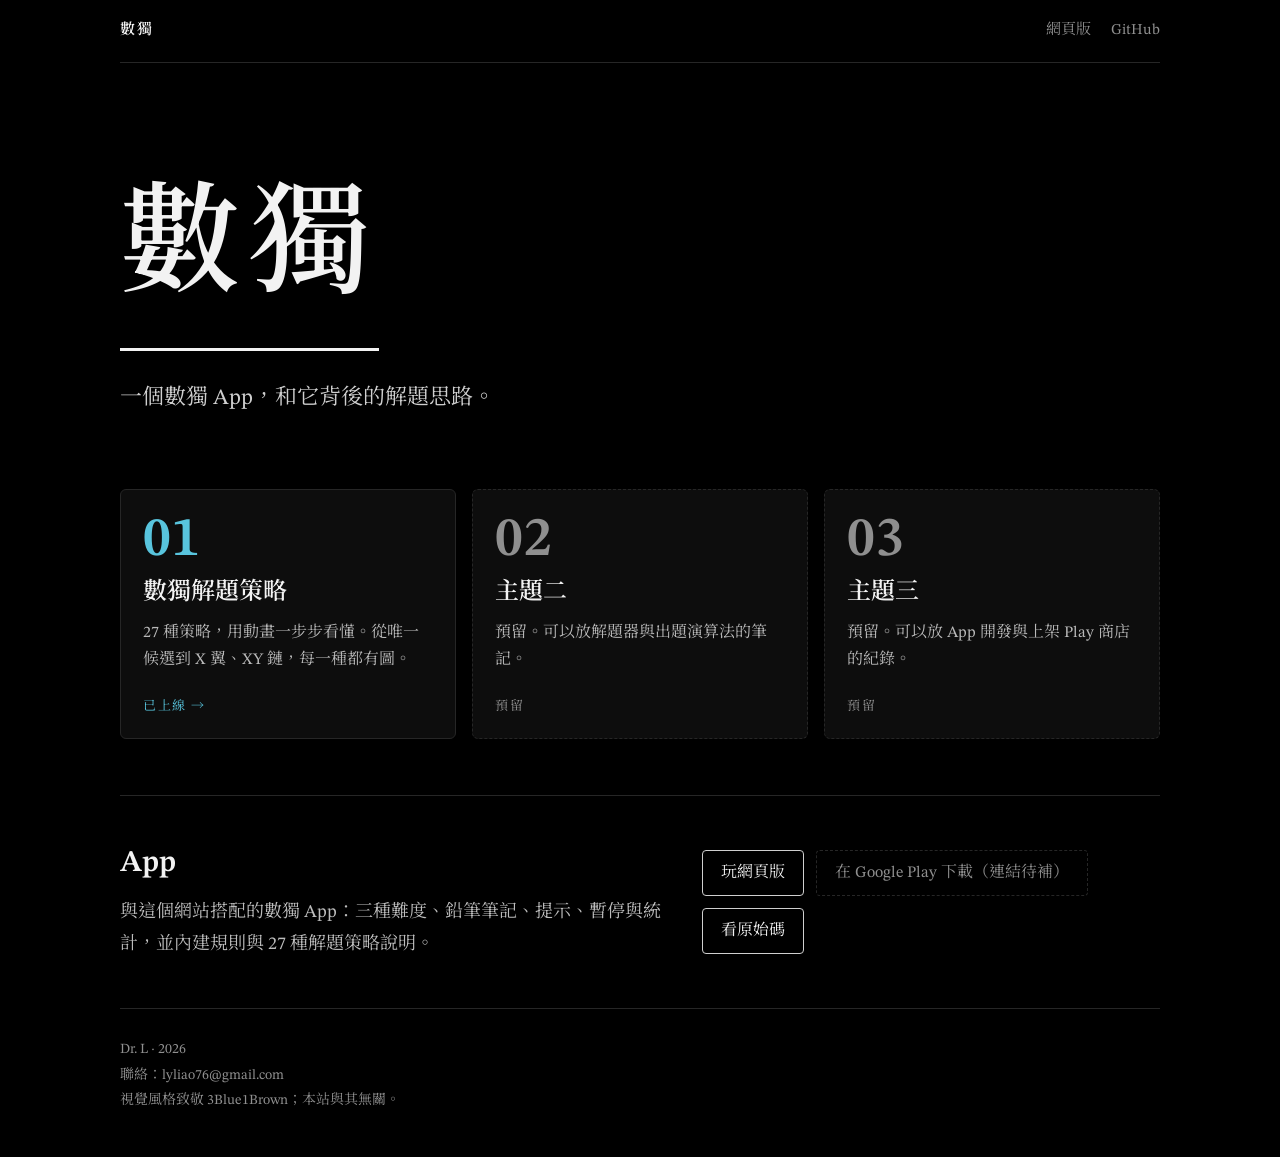
==== index.html @ 5ae4f2af "First commit" ====
<!doctype html>
<html lang="zh-Hant">
<head>
<meta charset="utf-8">
<meta name="viewport" content="width=device-width, initial-scale=1, viewport-fit=cover">
<title>數獨｜App 與解題策略</title>
<meta name="description" content="數獨 App 的個人網站：解題策略動畫教學，以及更多預留主題。">
<link rel="icon" href="assets/favicon.svg" type="image/svg+xml">
<link rel="preconnect" href="https://fonts.googleapis.com">
<link rel="preconnect" href="https://fonts.gstatic.com" crossorigin>
<link href="https://fonts.googleapis.com/css2?family=Noto+Serif+TC:wght@400;600&family=STIX+Two+Text:wght@400;600&display=swap" rel="stylesheet">
<link rel="stylesheet" href="css/site.css">
</head>
<body data-depth="0">
<div class="wrap">
  <header class="bar"><a class="brand" data-brand href="./">數獨</a><nav data-nav></nav></header>
  <section class="hero">
    <h1 class="draw-title">數獨</h1>
    <p data-tagline></p>
  </section>
  <main>
    <div class="topics" data-topics></div>
    <section class="app-block">
      <div><h2>App</h2><p>與這個網站搭配的數獨 App：三種難度、鉛筆筆記、提示、暫停與統計，並內建規則與 27 種解題策略說明。</p></div>
      <div class="links" data-links></div>
    </section>
  </main>
  <footer class="foot"><span data-owner></span> · <span data-year></span><br><span>聯絡：<span data-mail></span></span><br>視覺風格致敬 3Blue1Brown；本站與其無關。</footer>
</div>
<script src="js/config.js"></script>
<script src="js/site.js"></script>
</body>
</html>
---- css/site.css ----
/* 共用樣式。色票取自 Manim 預設顏色，整站使用黑底。 */
:root {
  --bg: #000000;
  --panel: #0d0d0d;
  --ink: #f2f2f2;
  --dim: #8f8f8f;
  --line: #262626;
  --line-strong: #cfcfcf;
  --blue: #58c4dd;
  --yellow: #f7d147;
  --green: #83c167;
  --red: #fc6255;
  --orange: #ff862f;
  --teal: #5cd0b3;
  --serif: "STIX Two Text", "Noto Serif TC", "Songti TC", "PMingLiU", Georgia, serif;
  --measure: 68ch;
  color-scheme: dark;
}

* { box-sizing: border-box; }
html { scroll-behavior: smooth; -webkit-text-size-adjust: 100%; }
body {
  margin: 0;
  background: var(--bg);
  color: var(--ink);
  font-family: var(--serif);
  font-size: 18px;
  line-height: 1.75;
  padding-left: max(20px, env(safe-area-inset-left, 0px));
  padding-right: max(20px, env(safe-area-inset-right, 0px));
}
a { color: var(--blue); text-decoration: none; }
a:hover { text-decoration: underline; text-underline-offset: 3px; }
:focus-visible { outline: 2px solid var(--yellow); outline-offset: 3px; border-radius: 2px; }
h1, h2, h3, h4 { font-weight: 600; line-height: 1.3; text-wrap: balance; margin: 0; }

.wrap { max-width: 1040px; margin: 0 auto; }

/* ---------- top bar ---------- */
.bar {
  display: flex;
  align-items: center;
  justify-content: space-between;
  gap: 16px;
  padding-block: 18px;
  border-bottom: 1px solid var(--line);
  font-size: 15px;
}
.bar .brand { color: var(--ink); font-weight: 600; letter-spacing: .12em; }
.bar nav { display: flex; flex-wrap: wrap; gap: 6px 20px; justify-content: flex-end; }
.bar nav a { color: var(--dim); }
.bar nav a:hover { color: var(--ink); text-decoration: none; }

/* ---------- title with drawn underline ---------- */
.draw-title { position: relative; display: inline-block; padding-bottom: .18em; }
.draw-title::after {
  content: "";
  position: absolute;
  left: 0;
  bottom: 0;
  height: 3px;
  width: 100%;
  background: var(--ink);
  transform-origin: left;
  animation: draw 1.1s cubic-bezier(.6, 0, .2, 1) .25s both;
}
@keyframes draw { from { transform: scaleX(0); } to { transform: scaleX(1); } }

/* ---------- landing ---------- */
.hero { padding-block: clamp(48px, 10vw, 110px) clamp(32px, 6vw, 64px); }
.hero h1 { font-size: clamp(54px, 12vw, 120px); letter-spacing: .08em; font-weight: 600; }
.hero p { margin: 28px 0 0; max-width: 34em; color: #cfcfcf; font-size: clamp(18px, 2.4vw, 22px); }

.topics { display: grid; grid-template-columns: repeat(3, minmax(0, 1fr)); gap: 16px; padding-block: 8px 56px; }
.topic {
  position: relative;
  display: flex;
  flex-direction: column;
  gap: 10px;
  min-height: 250px;
  padding: 22px 22px 20px;
  color: var(--ink);
  background: var(--panel);
  border: 1px solid var(--line);
  border-radius: 6px;
  transition: border-color .25s, transform .25s;
}
.topic:hover { border-color: var(--accent, var(--blue)); transform: translateY(-3px); text-decoration: none; }
.topic .no { font-size: 56px; line-height: 1; color: var(--accent, var(--blue)); font-weight: 600; letter-spacing: .02em; font-variant-numeric: lining-nums; }
.topic h2 { font-size: 24px; }
.topic p { margin: 0; color: #b9b9b9; font-size: 16px; line-height: 1.7; }
.topic .status {
  margin-top: auto;
  font-size: 13px;
  letter-spacing: .12em;
  color: var(--dim);
}
.topic.live .status { color: var(--accent, var(--blue)); }
.topic.reserved { border-style: dashed; }
.topic.reserved .no { color: var(--dim); }

.app-block {
  display: grid;
  grid-template-columns: minmax(0, 1.2fr) minmax(0, 1fr);
  gap: 32px;
  align-items: center;
  padding-block: 48px;
  border-top: 1px solid var(--line);
}
.app-block h2 { font-size: 30px; }
.app-block p { margin: 14px 0 0; color: #bdbdbd; max-width: 34em; }
.links { display: flex; flex-wrap: wrap; gap: 12px; }
.links a, .links span {
  display: inline-flex;
  align-items: center;
  min-height: 44px;
  padding: 8px 18px;
  color: var(--ink);
  border: 1px solid var(--line-strong);
  border-radius: 4px;
  font-size: 16px;
}
.links a:hover { background: #fff; color: #000; text-decoration: none; }
.links span { color: var(--dim); border-color: var(--line); border-style: dashed; }

.foot { padding-block: 28px 44px; border-top: 1px solid var(--line); color: var(--dim); font-size: 14px; line-height: 1.8; }

/* ---------- reserved topic pages ---------- */
.reserve { padding-block: clamp(40px, 8vw, 90px) 80px; }
.reserve .no { font-size: clamp(80px, 18vw, 170px); line-height: 1; color: var(--accent, var(--teal)); font-weight: 600; }
.reserve h1 { font-size: clamp(34px, 6vw, 56px); margin-top: 12px; }
.reserve .lead { margin: 22px 0 0; max-width: var(--measure); color: #cfcfcf; }
.reserve h2 { margin-top: 48px; font-size: 20px; color: var(--accent, var(--teal)); letter-spacing: .08em; }
.reserve ul { margin: 14px 0 0; padding-left: 1.3em; max-width: var(--measure); color: #cfcfcf; }
.reserve li { margin-block: 8px; }
.reserve code { font-family: ui-monospace, "SFMono-Regular", Menlo, monospace; font-size: .85em; padding: 1px 6px; background: #151515; border: 1px solid var(--line); border-radius: 3px; }
.back { display: inline-block; margin-top: 40px; }

@media (max-width: 860px) {
  .topics { grid-template-columns: 1fr; }
  .topic { min-height: 0; }
  .app-block { grid-template-columns: 1fr; gap: 20px; }
}
@media (prefers-reduced-motion: reduce) {
  html { scroll-behavior: auto; }
  .draw-title::after { animation: none; }
  .topic { transition: none; }
}
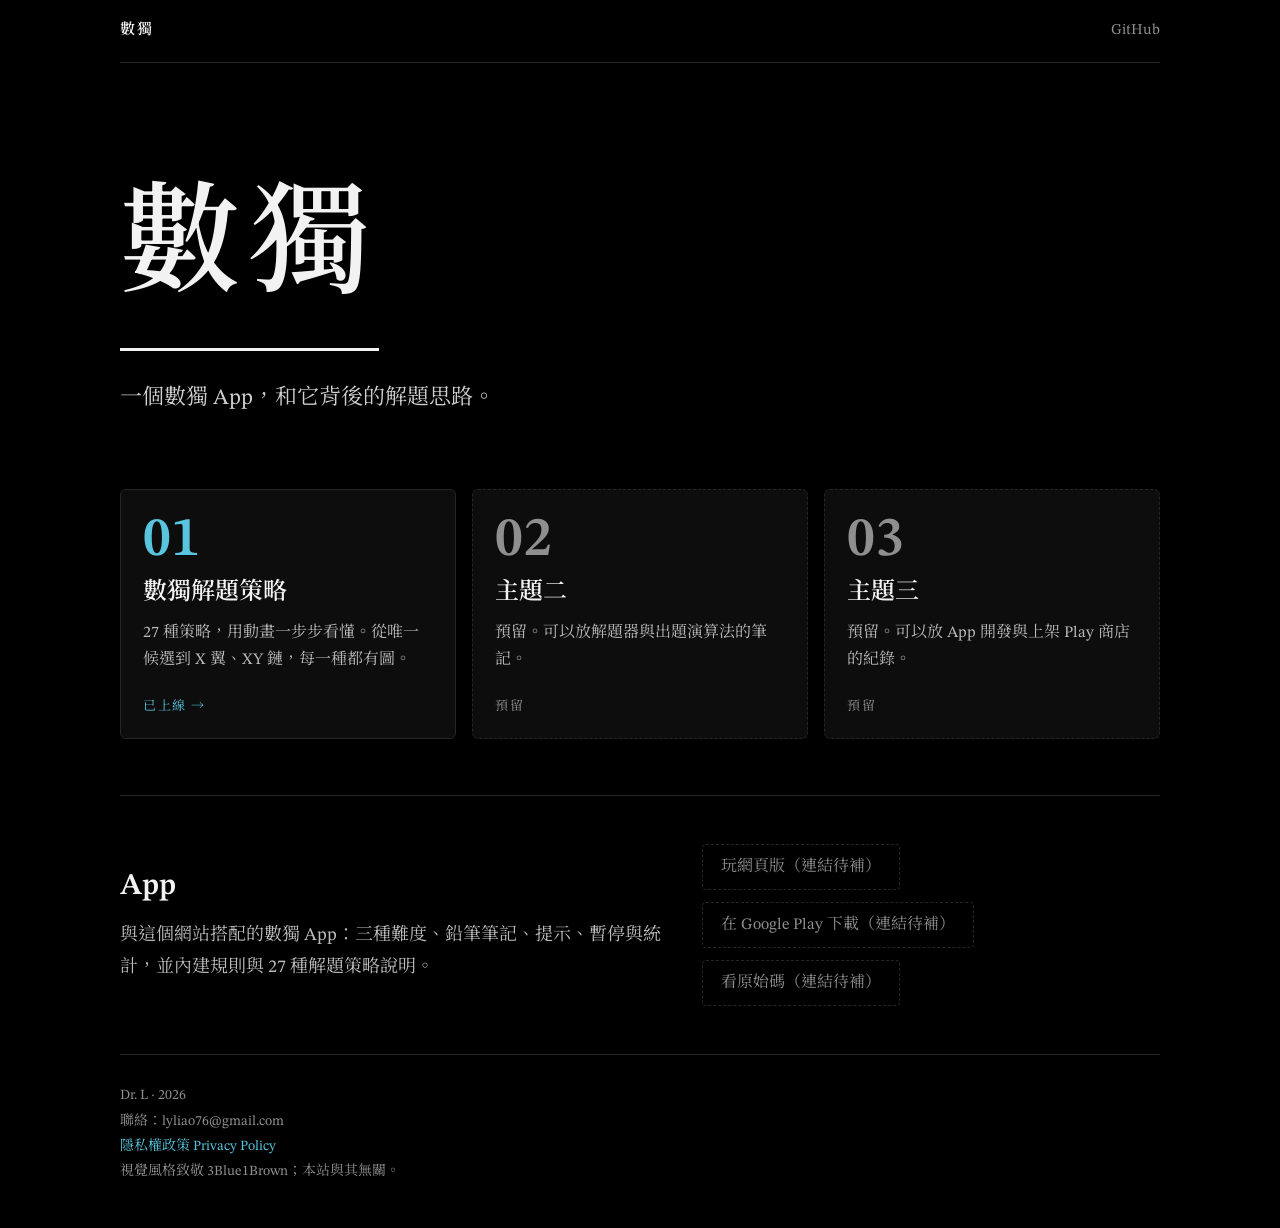
==== commit 12ab5adf: "add privacy policy" ====
--- a/index.html
+++ b/index.html
@@ -25,7 +25,7 @@
       <div class="links" data-links></div>
     </section>
   </main>
-  <footer class="foot"><span data-owner></span> · <span data-year></span><br><span>聯絡：<span data-mail></span></span><br>視覺風格致敬 3Blue1Brown；本站與其無關。</footer>
+  <footer class="foot"><span data-owner></span> · <span data-year></span><br><span>聯絡：<span data-mail></span></span><br><a href="privacy.html">隱私權政策 Privacy Policy</a><br>視覺風格致敬 3Blue1Brown；本站與其無關。</footer>
 </div>
 <script src="js/config.js"></script>
 <script src="js/site.js"></script>
